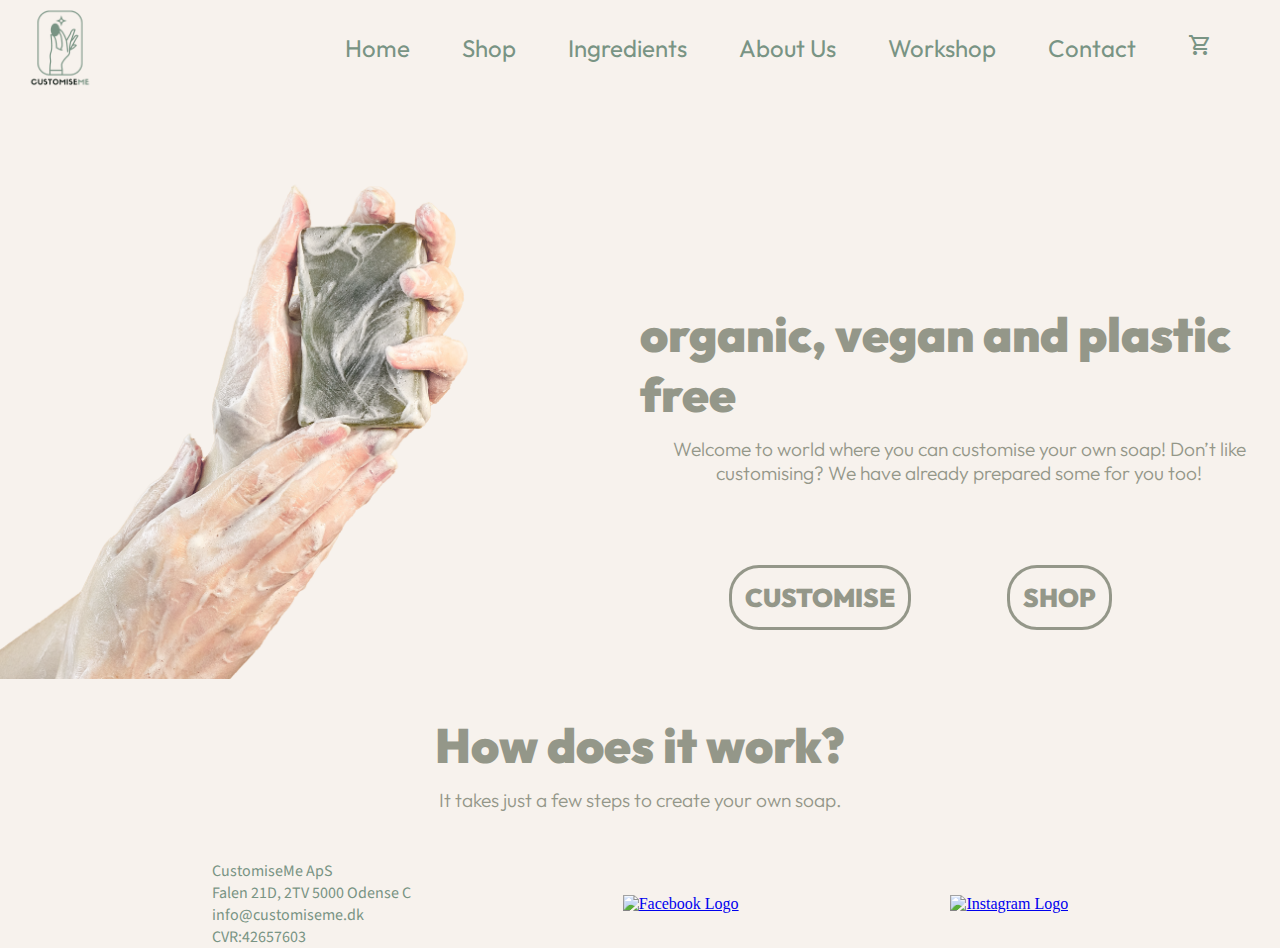
==== index.html @ bc348c17 "first changes frontpage" ====
<!DOCTYPE html>
<html lang="en">

<head>
  <meta charset="UTF-8" />
  <meta http-equiv="X-UA-Compatible" content="IE=edge" />
  <meta name="viewport" content="width=device-width, initial-scale=1.0" />
  <title>CustomiseMe</title>
  <meta name="ROBOTS" content="NOINDEX, NOFOLLOW" />
  <link rel="stylesheet" href="CSS/main.css" />
  <link href="https://fonts.googleapis.com/icon?family=Material+Icons+Outlined" rel="stylesheet" />
  <link href="https://fonts.googleapis.com/css2?family=Outfit:wght@200;900&display=swap" rel="stylesheet">
</head>

<body>
  <nav class="navbar">

    <img id="logo" src="images/logogreen.png" alt="logo">
    <a href="#" class="toggle-button">
      <span class="bar"></span>
      <span class="bar"></span>
      <span class="bar"></span>
    </a>
    <div class="navbar-links">
      <ul>
        <li><a href="index.html">Home</a></li>
        <li><a href="shop.html">Shop</a></li>
        <li><a href="#">Ingredients</a></li>
        <li><a href="#">About Us</a></li>
        <li><a href="#">Workshop</a></li>
        <li><a href="#">Contact</a></li>
        <li>
          <a href="#"><span class="material-icons-outlined">shopping_cart</span></a>
        </li>
      </ul>
    </div>
  </nav>
  <main>
    <img id="clicksoaps" src="images/washhands.png" alt="soaps">
    <div class="welcoming">
      <h1 id="absolute">organic, vegan and plastic free</h1>
      <h2 id="welcome">Welcome to world where you can customise your own soap! Don’t like customising? We have already
        prepared some for you too!</h2>
    <div class="cta">
<a href="createsoap.html">CUSTOMISE</a>
<a href="shop.html">SHOP</a>
</div></div>

<div class="howitworks">
  <h1>How does it work?</h1>
  <h2>It takes just a few steps to create your own soap.</h2>
</div>
  </main>
  <footer>
    <div class="footer-text">
      <div>CustomiseMe ApS</div>
      <div>Falen 21D, 2TV 5000 Odense C</div>
      <div>
        <a class="mailto" href="mailto:info@customiseme.dk">info@customiseme.dk</a>
      </div>
      <div>CVR:42657603</div>
    </div>
    <div class="social1">
      <a class="facebook" href="https://www.facebook.com/customisemedk/" target="_blank"><img src="images/fb_logo.svg"
          alt="Facebook Logo" /></a>
    </div>
    <div class="social2">
      <a class="instagram" href="https://www.instagram.com/customisemedk/" target="_blank"><img
          src="images/instagram_logo.svg" alt="Instagram Logo" /></a>
    </div>
  </footer>
</body>
<script src="js/script.js"></script>

</html>
---- CSS/main.css ----
/* Fonts */
@import url("https://fonts.googleapis.com/css2?family=Playfair+Display:ital,wght@0,400;0,500;0,700;1,400;1,500;1,700&family=Source+Sans+Pro:ital,wght@0,400;0,600;1,400;1,600&display=swap");

/* Variables - updated as we go depending on color choices for things*/
:root {
  --mainFont: "Playfair Display", serif;
  --subFont: "Source Sans Pro", sans-serif;
}

html {
  background-color: #f7f2ed;
}
/* Navbar Styling - colors on links can be changed to have better contrast 
(different shades of color palette may be applied)*/

* {
  box-sizing: border-box;
}

body {
  margin: 0;
  padding: 0;
}

.navbar {
  display: flex;
  justify-content: space-between;
  align-items: center;
  
  
  color: #799484;
}


#logo {
max-width: 120px;
margin-bottom: -1em;
margin-top: -0.5em;
}

.navbar-links ul {
  margin: 0;
  padding: 0;
  display: flex;
  margin-right: 2em;
}
.navbar-links li {
  list-style: none;
}
.navbar-links li a {
  text-decoration: none;
  font-family: 'Outfit', sans-serif;
margin-right: 20px;
  color: #799484;
  padding: 1rem;
  display: block;
  font-size: 1.5rem;
  
}

.navbar-links li:hover {
 text-decoration: underline;
}

#clicksoaps {
  max-width: 100%;

}

.welcoming {
  position: absolute;
  left: 40em;
  top:17em;
}

#absolute {
  font-family: 'Outfit', sans-serif;
  font-weight: 900;
  font-size: 3rem;

  color: #949789;
}

#welcome {
  font-family: 'Outfit', sans-serif;
  font-weight: 300;
  font-size: 1.2rem;
width: 600px;
margin-left: 1em;
  color: #949789;
  text-align: center;
  margin-top:-1em;
}

.welcoming a {
  text-decoration: none;
  font-family: 'Outfit', sans-serif;
  font-weight: 900;
 font-size: 1.6rem;
  border: 3px #949789  solid;
  border-radius: 30px;
  padding: 13px;
  color: #949789;


}

.welcoming a:hover {
  background-color: #949789;
  color: #f7f2ed;
}

.cta {
  display:flex;
  align-items: center;
  gap: 6em;
  justify-content: center;
  margin-left: -5em;
  margin-top: 5em;
 
}

.howitworks {
 text-align: center;
}

.howitworks h1 {
  font-family: 'Outfit', sans-serif;
  font-weight: 900;
  font-size: 3rem;

  color: #949789;
}

.howitworks h2 {
  font-family: 'Outfit', sans-serif;
  font-weight: 300;
  font-size: 1.2rem;
margin-top: -1em;

  color: #949789;
  text-align: center;
}

.toggle-button {
  position: absolute;
  top: 1rem;
  right: 1rem;
  display: none;
  flex-direction: column;
  justify-content: space-between;
  width: 31px;
  height: 21px;
}

.toggle-button .bar {
  height: 3px;
  width: 100%;
  background-color: #799484;
  border-radius: 10px;
}

@media (max-width: 850px) {
  .toggle-button {
    display: flex;
  }

  .navbar-links {
    width: 100%;
    display: none;
  }

  .navbar {
    flex-direction: column;
    align-items: flex-start;
  }

  .navbar-links ul {
    flex-direction: column;
    width: 100%;
  }

  .navbar-links li {
    text-align: center;
  }

  .navbar-links li a {
    padding: 0.75rem 1rem;
  }

  .navbar-links.active {
    display: flex;
  }
}

footer {
  padding-top: 2rem;
  display: flex;
  justify-content: space-evenly;
  align-items: center;
  flex-direction: wrap;
}

.footer-text {
  font-family: var(--subFont);
  color: #799484;
}

.mailto {
  text-decoration: none;
  color: #799484;
}
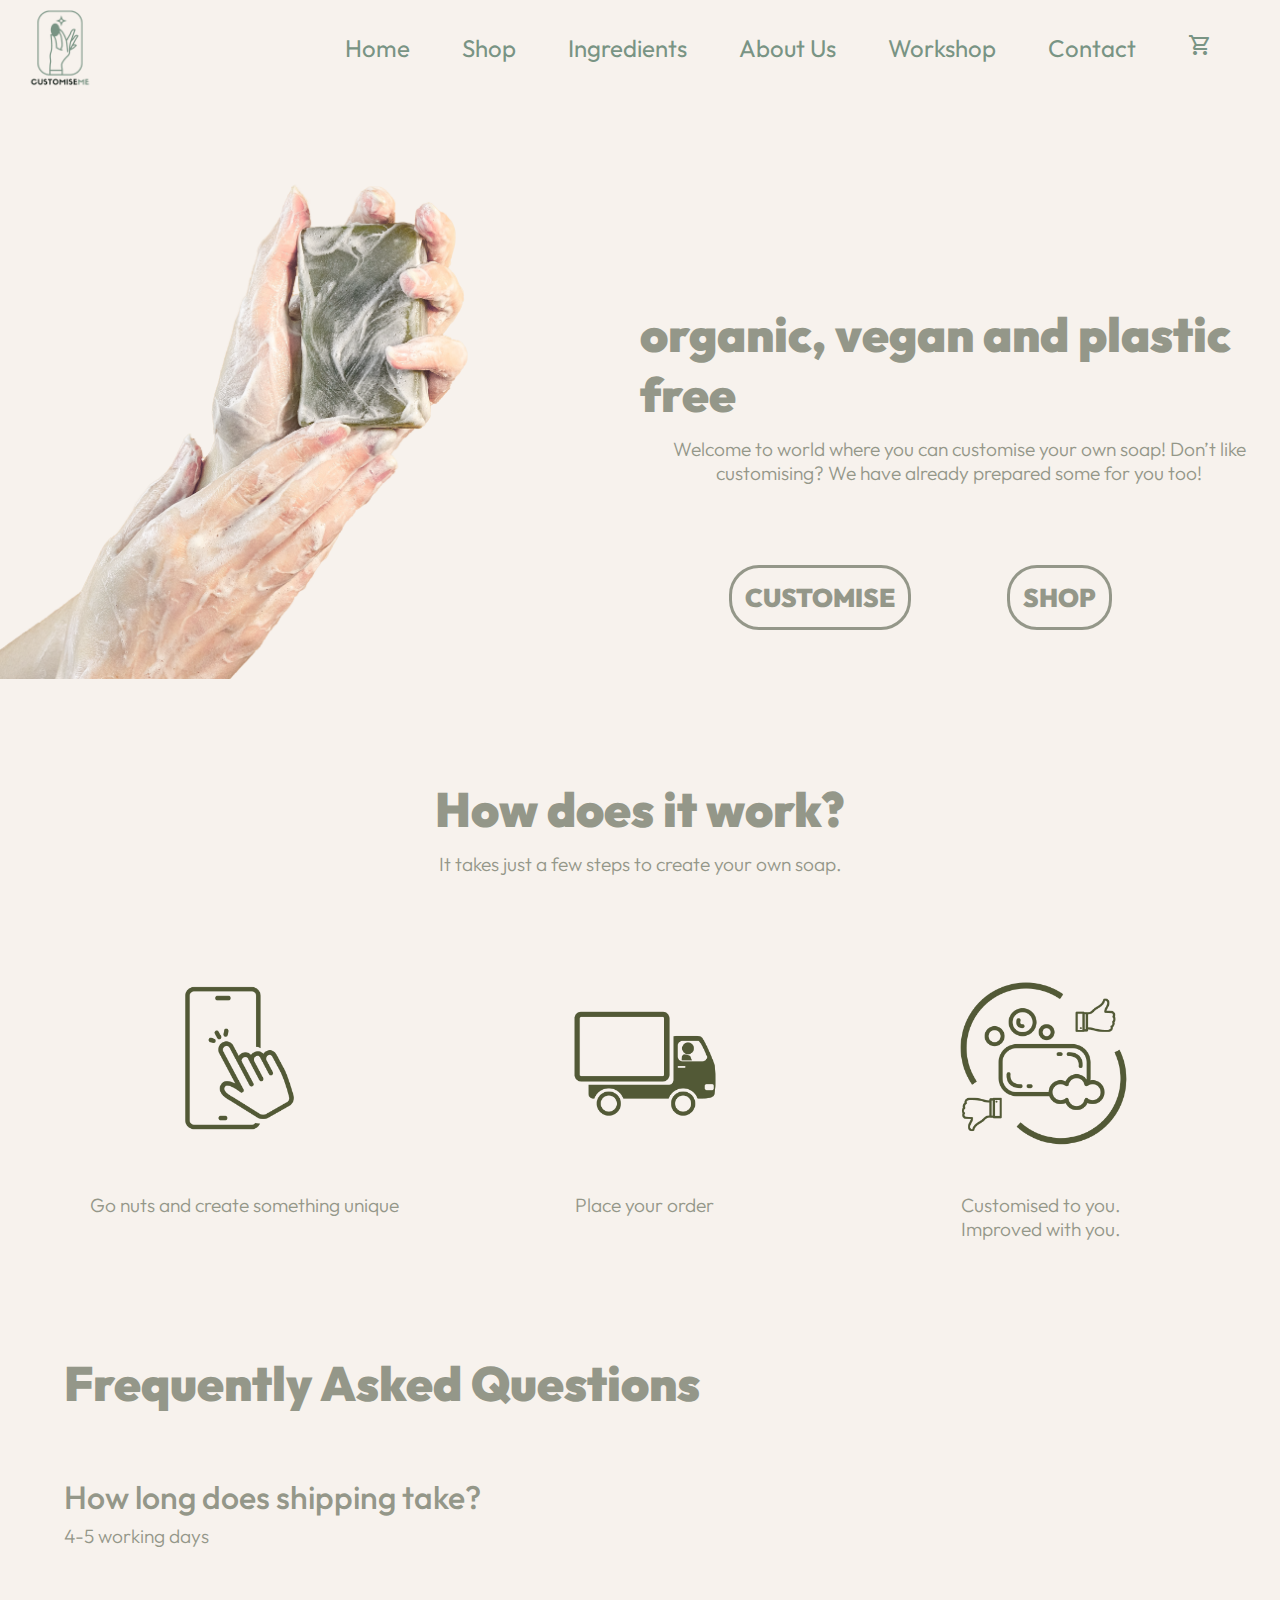
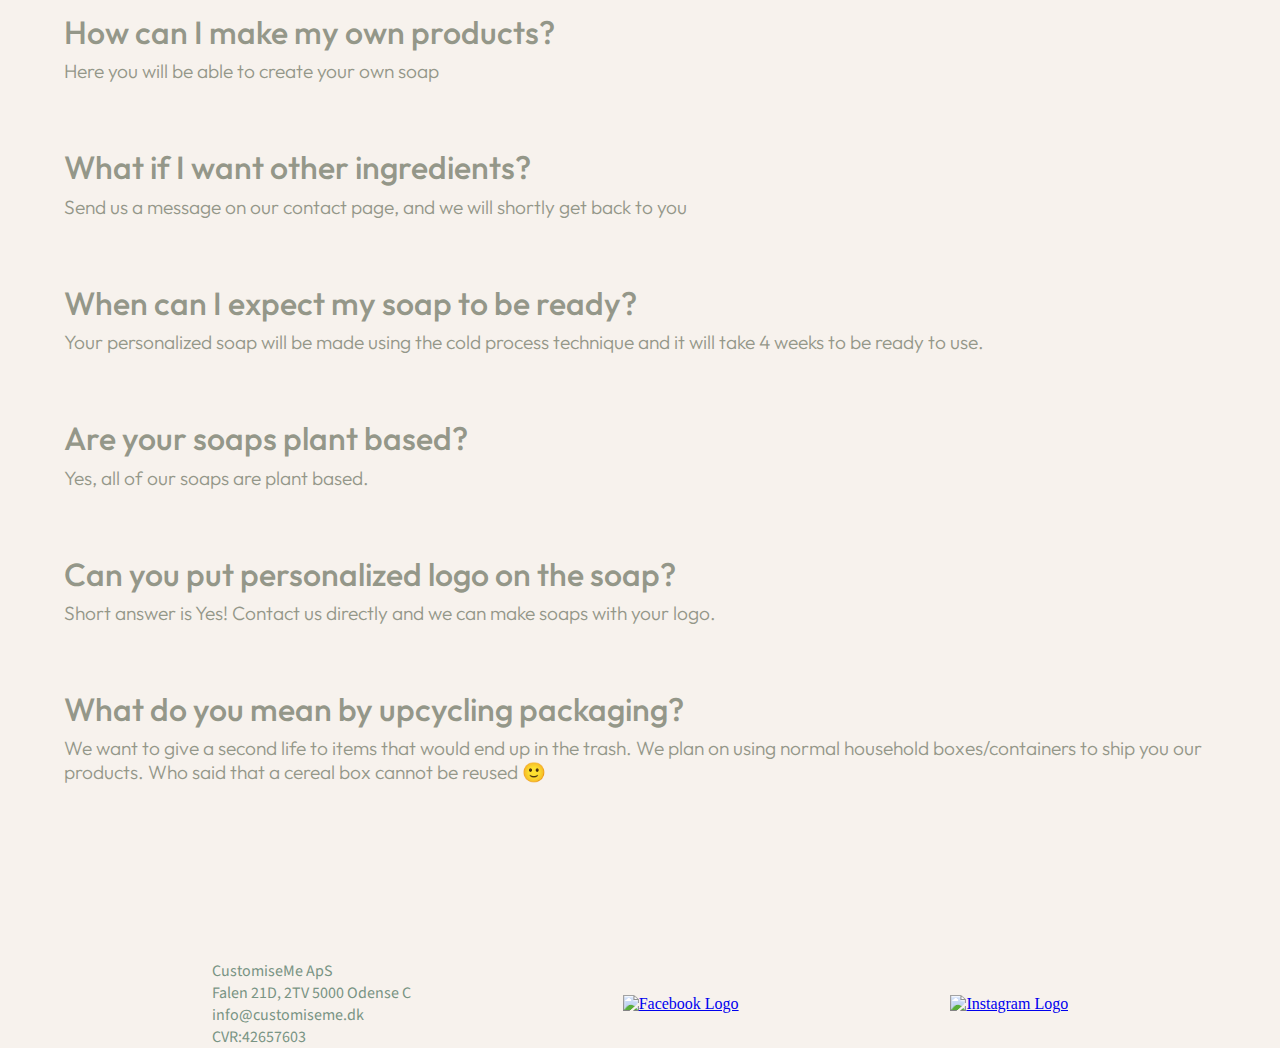
==== commit 6985637a: "Merge pull request #2 from emilkashout/master" ====
--- a/index.html
+++ b/index.html
@@ -9,7 +9,7 @@
   <meta name="ROBOTS" content="NOINDEX, NOFOLLOW" />
   <link rel="stylesheet" href="CSS/main.css" />
   <link href="https://fonts.googleapis.com/icon?family=Material+Icons+Outlined" rel="stylesheet" />
-  <link href="https://fonts.googleapis.com/css2?family=Outfit:wght@200;900&display=swap" rel="stylesheet">
+  <link href="https://fonts.googleapis.com/css2?family=Outfit:wght@200;400;900&display=swap" rel="stylesheet">
 </head>
 
 <body>
@@ -50,6 +50,44 @@
   <h1>How does it work?</h1>
   <h2>It takes just a few steps to create your own soap.</h2>
 </div>
+<div class="icons">
+  <figure>
+  <img src="images/1.png" alt="1">
+  <figcaption>Go nuts and create something unique</figcaption>
+</figure>
+<figure>
+  <img src="images/2.png" alt="2">
+<figcaption>Place your order</figcaption>
+</figure>
+<figure>
+  <img src="images/3.png" alt="3">
+<figcaption>Customised to you.<br>Improved with you.</figcaption>
+</figure>
+</div>
+
+<div class="faq">
+  <h1>Frequently Asked Questions</h1>
+  <h2>How long does shipping take?</h2>
+  <p>4-5 working days</p>
+  <h2>How can I make my own products?</h2>
+  <p>Here you will be able to create your own soap</p>
+  <h2>What if I want other ingredients?</h2>
+  <p>Send us a message on our contact page, and we will shortly get back to you</p>
+  <h2>When can I expect my soap to be ready?</h2>
+  <p>Your personalized soap will be made using the cold process technique and it will take 4 weeks to be ready to use.</p>
+<h2>Are your soaps plant based?</h2>
+<p>Yes, all of our soaps are plant based.</p>
+<h2>
+  Can you put personalized logo on the soap?</h2>
+  <p>Short answer is Yes! Contact us directly and we can make soaps with your logo.</p>
+<h2>What do you mean by upcycling packaging?</h2>
+<p>We want to give a second life to items that would end up in the trash.
+
+  We plan on using normal household boxes/containers to ship you our products.
+  
+  Who said that a cereal box cannot be reused 🙂</p>
+
+</div>
   </main>
   <footer>
     <div class="footer-text">
--- a/CSS/main.css
+++ b/CSS/main.css
@@ -122,13 +122,14 @@
 
 .howitworks {
  text-align: center;
-}
-
-.howitworks h1 {
+
+}
+
+.howitworks h1, .faq h1 {
   font-family: 'Outfit', sans-serif;
   font-weight: 900;
   font-size: 3rem;
-
+ margin-top: 2em;
   color: #949789;
 }
 
@@ -140,6 +141,48 @@
 
   color: #949789;
   text-align: center;
+}
+
+.icons img{
+  max-width:300px;
+  
+}
+
+.icons {
+  display: flex;
+ justify-content: center;
+ gap:1em;
+}
+
+figcaption {
+  text-align: center;
+  font-family: 'Outfit', sans-serif;
+  font-weight: 300;
+  font-size: 1.2rem;
+margin-top: -1em;
+
+  color: #949789;
+}
+
+h2 {
+  font-family: 'Outfit', sans-serif;
+  font-weight: 500;
+  font-size: 2rem;
+ margin-top: 2em;
+  color: #949789;
+}
+
+p {
+  font-family: 'Outfit', sans-serif;
+  font-weight: 300;
+  font-size: 1.2rem;
+margin-top: -1em;
+
+  color: #949789;
+}
+
+.faq {
+  margin-left: 4em;
 }
 
 .toggle-button {
@@ -199,6 +242,7 @@
   justify-content: space-evenly;
   align-items: center;
   flex-direction: wrap;
+  margin-top: 9em;
 }
 
 .footer-text {
